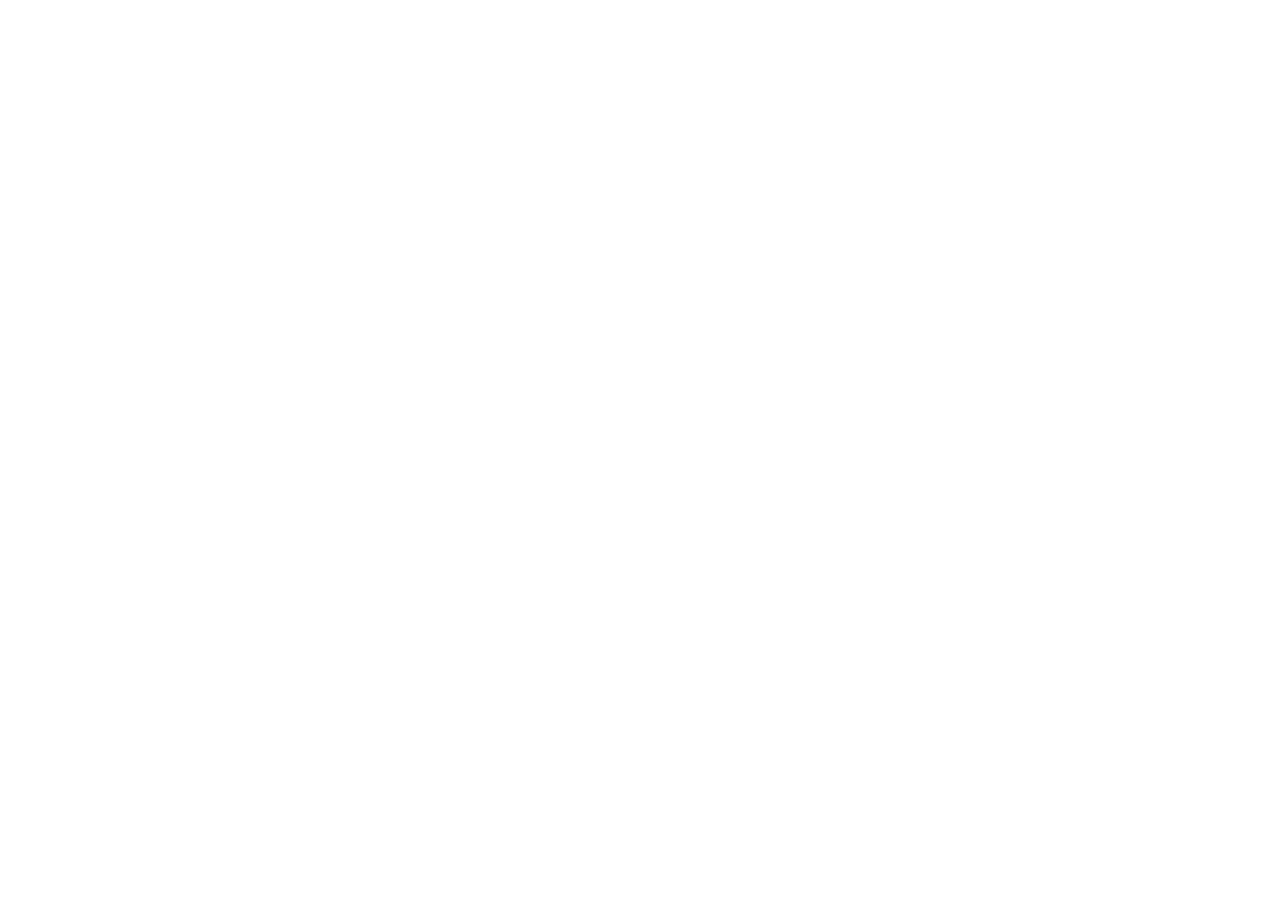
==== project1.html @ 77b5de42 "Number 1 Project" ====
<!DOCTYPE html>
<html lang="en">
<head>
    <meta charset="UTF-8">
    <meta http-equiv="X-UA-Compatible" content="IE=edge">
    <meta name="viewport" content="width=device-width, initial-scale=1.0">
    <title>First Project For GitHub</title>
    <link rel="stylesheet" href="style.css">
</head>
<body>
    
</body>
</html>
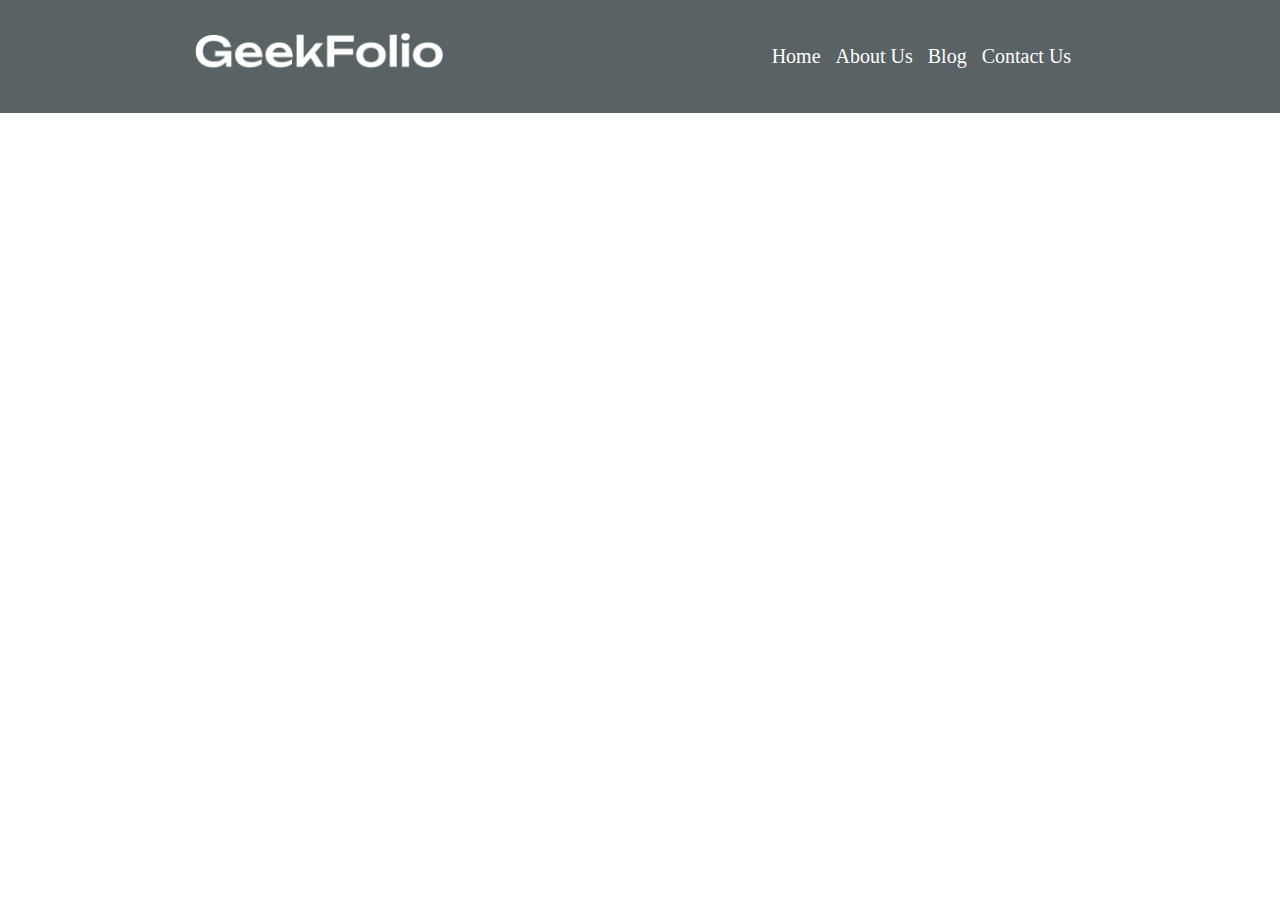
==== commit 1439f455: "Menu Section added" ====
--- a/project1.html
+++ b/project1.html
@@ -8,6 +8,26 @@
     <link rel="stylesheet" href="style.css">
 </head>
 <body>
-    
+     <header>
+       <nav>
+        <div class="menu-section">
+            <div class="logo">
+             <img class="logo-size" src="./logo/logo-light.png" alt="">
+            </div>
+            <div class="menus">
+             <li class="style">Home</li>
+             <li class="style">About Us</li>
+             <li class="style">Blog</li>
+             <li class="style">Contact Us</li>
+            </div>
+        </div>
+       </nav>
+     </header>
+     <main>
+
+     </main>
+     <footer>
+
+     </footer>
 </body>
 </html>--- a/style.css
+++ b/style.css
@@ -0,0 +1,29 @@
+*{
+    margin: 0px;
+    padding: 0px;
+}
+.logo-size{
+    width: 250px;
+}
+.menu-section{
+    background-color: #596264;
+    padding: 30px;
+    color: white;
+    display: flex;
+    align-items: center;
+    justify-content: space-around;
+}
+.menus{
+    list-style: none;
+    display: flex;
+
+
+}
+.style{
+    margin-right: 15px;
+    font-size: 20px;
+    cursor: pointer;
+}
+.style:hover{
+    color: aqua;
+}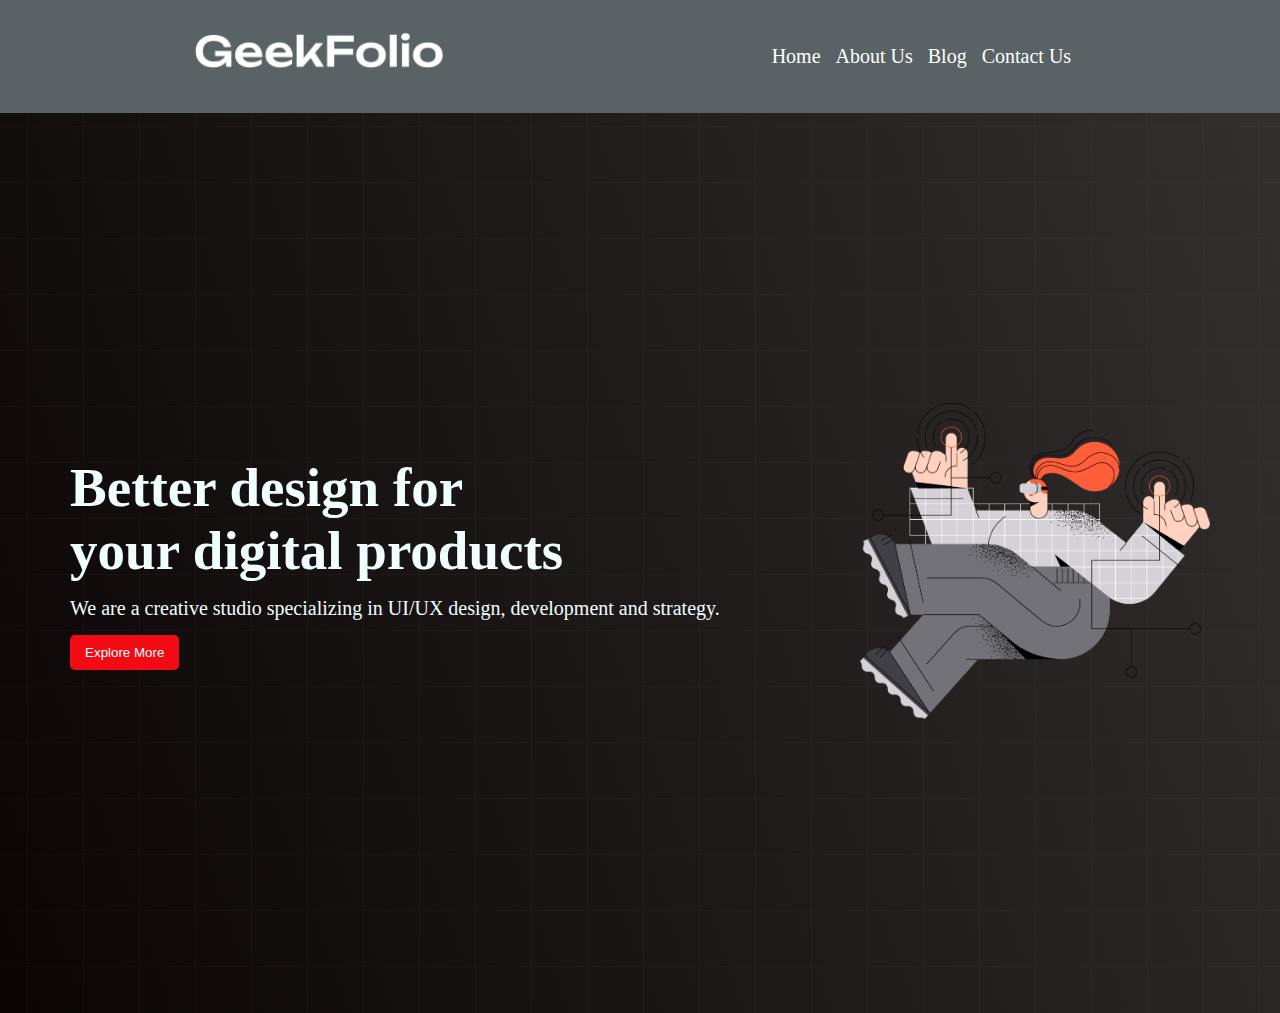
==== commit 5d86b70f: "HTML and CSS Info Edited" ====
--- a/project1.html
+++ b/project1.html
@@ -24,7 +24,17 @@
        </nav>
      </header>
      <main>
-
+         <div class="info">
+          <div class="detail">
+             <h1 class="header">Better design for<br>your digital products</h1>
+              <p class="para">We are a creative studio specializing in UI/UX design, 
+                 development and strategy.</p>
+                 <button class="button">Explore More</button>
+          </div>
+          <div class="photo">
+              <img class="photo-style" src="./images/banner.png" alt="">
+          </div>
+        </div>
      </main>
      <footer>
 
--- a/style.css
+++ b/style.css
@@ -26,4 +26,36 @@
 }
 .style:hover{
     color: aqua;
-}+}
+.header{
+    font-size: 55px;
+    font-weight: bold;
+}
+.para{ 
+    font-size: 20px;
+    margin-top: 15px;
+    margin-bottom: 15px;
+}
+.button{
+    padding: 10px 15px;
+    background-color: #F20B13;
+    color: azure;
+    border: none;
+    border-radius: 5px;
+}
+.button:hover{
+    color:chartreuse;
+    cursor: pointer;
+}
+.photo-style{
+    width: 350px;
+}
+.info{
+    display: flex;
+    justify-content:space-around;
+    height: 100vh;
+    align-items: center;
+    background-image: url("./images/background.png"), 
+    linear-gradient(70deg, rgb(10, 4, 4), rgb(51, 47, 47));
+    color: azure;
+}
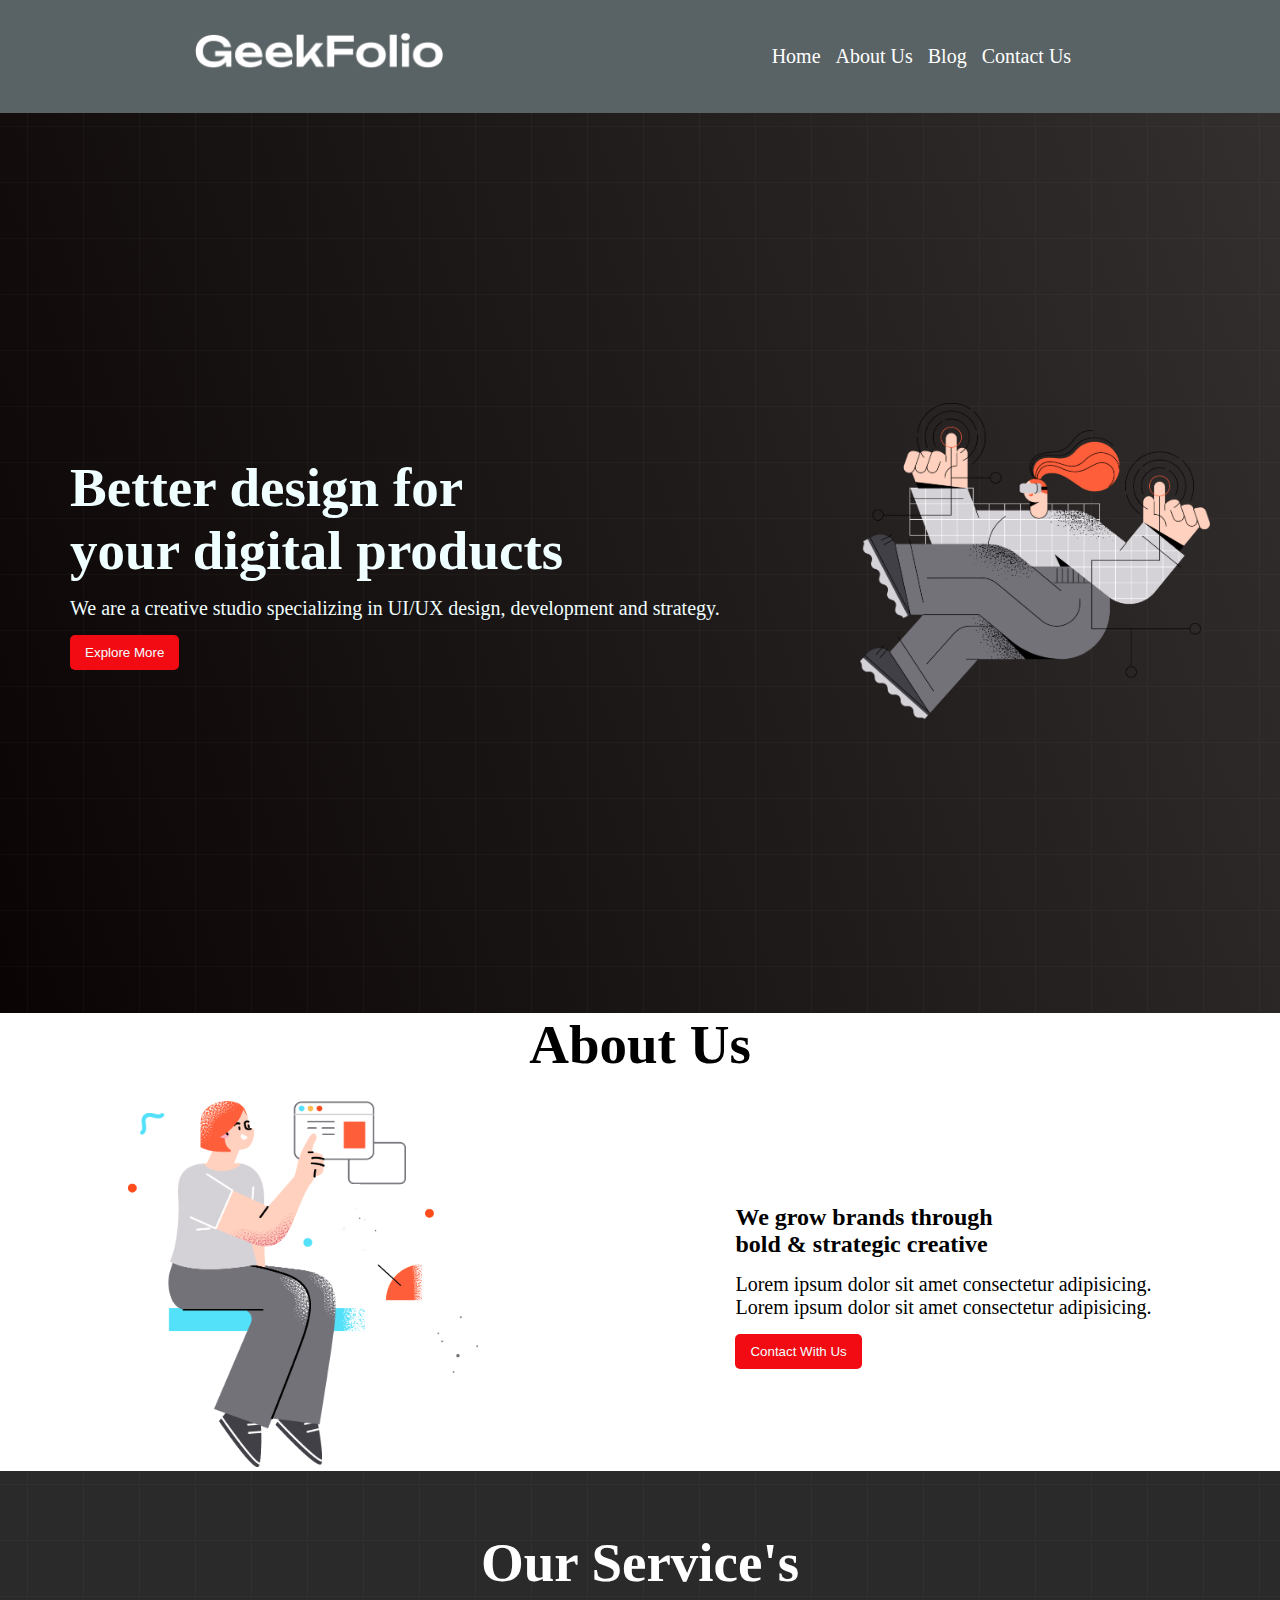
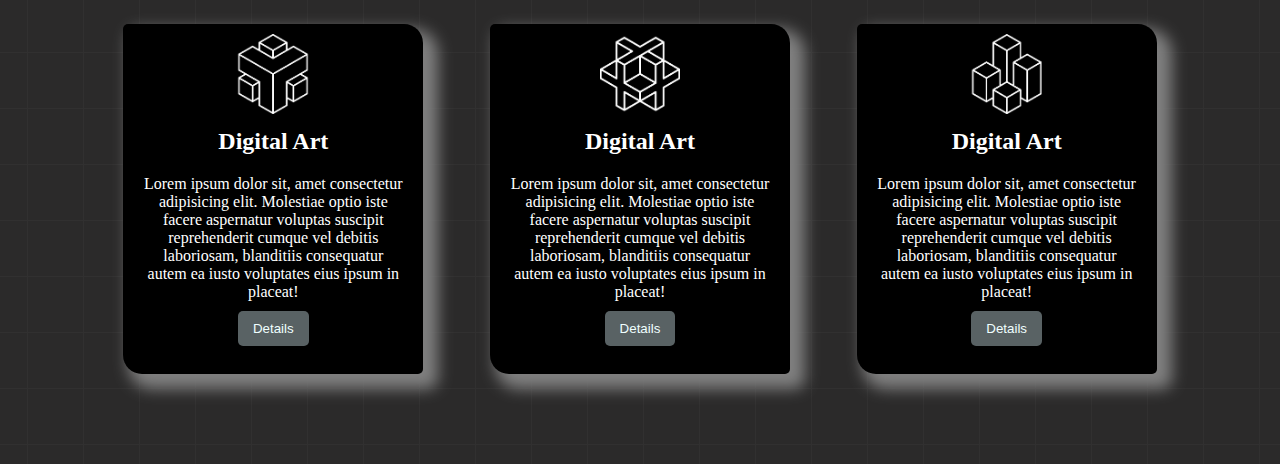
==== commit fdfbf147: "More Data Added" ====
--- a/project1.html
+++ b/project1.html
@@ -24,6 +24,7 @@
        </nav>
      </header>
      <main>
+       <section>
          <div class="info">
           <div class="detail">
              <h1 class="header">Better design for<br>your digital products</h1>
@@ -35,6 +36,55 @@
               <img class="photo-style" src="./images/banner.png" alt="">
           </div>
         </div>
+       </section>
+       <!-- This is About Us section -->
+       <section>
+         <h1 class="header2">About Us</h1>
+         <div class="about-info">
+           <div class="about-data">
+             <h2>We grow brands through <br>bold & strategic creative</h2>
+             <p class="para">Lorem ipsum dolor sit amet consectetur adipisicing. <br>
+              Lorem ipsum dolor sit amet consectetur adipisicing.</p>
+              <button class="button">Contact With Us</button>
+            </div>
+           <div class="about-pic">
+              <img class="photo-style" src="./images/section.png" alt="">
+           </div>
+         </div>
+       </section>
+       <!-- This is Our Service's section -->
+       <section class="main-service">
+       <h1 class="header2 header4">Our Service's</h1>
+       <div class="service">
+         <div class="box">
+           <img class="icon" src="./icon/0.png" alt="">
+           <h2 class="header3">Digital Art</h2>
+           <p class="header3">Lorem ipsum dolor sit, amet consectetur adipisicing elit. 
+            Molestiae optio iste facere aspernatur voluptas suscipit 
+            reprehenderit cumque vel debitis laboriosam, blanditiis 
+            consequatur autem ea iusto voluptates eius ipsum in placeat!</p>
+          <button class="button button2">Details</button>
+         </div>
+         <div class="box">
+           <img class="icon" src="./icon/1.png" alt="">
+           <h2 class="header3">Digital Art</h2>
+           <p class="header3">Lorem ipsum dolor sit, amet consectetur adipisicing elit. 
+            Molestiae optio iste facere aspernatur voluptas suscipit 
+            reprehenderit cumque vel debitis laboriosam, blanditiis 
+            consequatur autem ea iusto voluptates eius ipsum in placeat!</p>
+          <button class="button button2">Details</button>
+         </div>
+         <div class="box">
+           <img class="icon" src="./icon/2.png" alt="">
+           <h2 class="header3">Digital Art</h2>
+           <p class="header3">Lorem ipsum dolor sit, amet consectetur adipisicing elit. 
+            Molestiae optio iste facere aspernatur voluptas suscipit 
+            reprehenderit cumque vel debitis laboriosam, blanditiis 
+            consequatur autem ea iusto voluptates eius ipsum in placeat!</p>
+          <button class="button button2">Details</button>
+         </div>
+       </div>
+       </section>
      </main>
      <footer>
 
--- a/style.css
+++ b/style.css
@@ -59,3 +59,47 @@
     linear-gradient(70deg, rgb(10, 4, 4), rgb(51, 47, 47));
     color: azure;
 }
+.header2{
+    font-size: 55px;
+    text-align: center;
+}
+.about-info{
+    display: flex;
+    justify-content: space-around;
+    align-items: center;
+    flex-direction: row-reverse;
+    padding-top: 25px;
+}
+.header4{
+    color: white;
+}
+.icon{
+    width: 80px;
+}
+.box{
+    width: 280px;
+    height: 330px;
+    box-shadow: 10px 10px 15px 5px gray;
+    text-align: center;
+    padding: 10px;
+    color: white;
+    background-color: black;
+    border-radius: 5px 19px;
+}
+.button2{
+    background-color: #596264;
+    padding-top: 10px;
+}
+.header3{
+    padding: 10px;
+}
+.service{
+    display: flex;
+    justify-content: space-around;
+    padding: 30px;
+}
+.main-service{
+    background-image: url("./images/background.png"),
+    linear-gradient(30deg, rgb(43, 42, 42), rgb(43, 42, 42)) ;
+    padding: 60px;
+}
